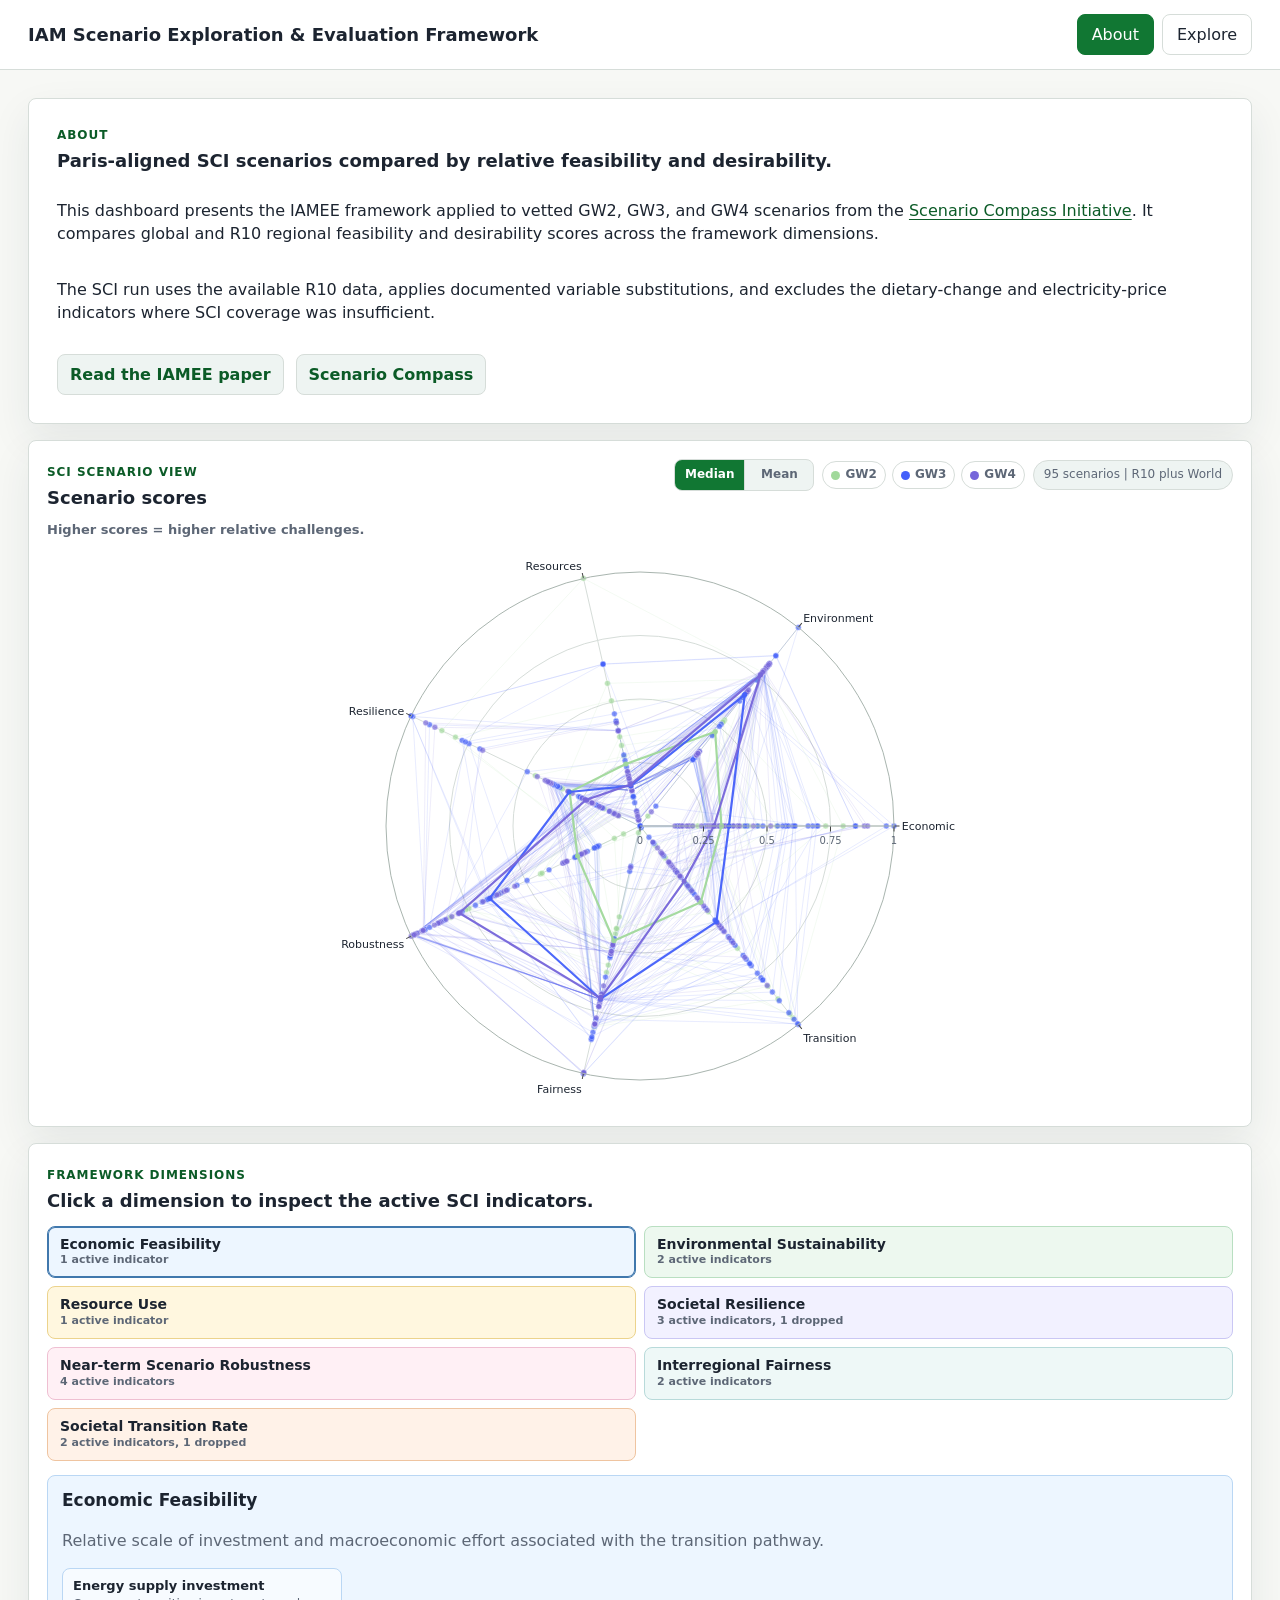
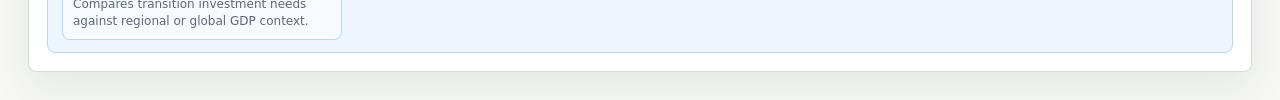
==== dashboard/index.html @ b67f6eb9 "Add SCI dashboard and scenario outputs" ====
<!doctype html>
<html lang="en">
  <head>
    <meta charset="utf-8" />
    <meta name="viewport" content="width=device-width, initial-scale=1" />
    <title>IAM Scenario Exploration &amp; Evaluation Framework</title>
    <link rel="stylesheet" href="styles.css" />
  </head>
  <body>
    <header class="app-header">
      <a class="brand" href="#about" data-screen-link="about">IAM Scenario Exploration &amp; Evaluation Framework</a>
      <nav class="top-nav" aria-label="Dashboard screens">
        <button class="nav-button is-active" type="button" data-screen-link="about">About</button>
        <button class="nav-button" type="button" data-screen-link="explore">Explore</button>
      </nav>
    </header>

    <main>
      <section id="about" class="screen is-active" aria-labelledby="about-title">
        <div class="about-band">
          <div class="about-copy">
            <span class="eyebrow">About</span>
            <p id="about-title" class="about-lede"><strong>Paris-aligned SCI scenarios compared by relative feasibility and desirability.</strong></p>
            <p>
              This dashboard presents the IAMEE framework applied to vetted GW2, GW3, and GW4 scenarios from the
              <a href="https://scenariocompass.org/" target="_blank" rel="noopener noreferrer">Scenario Compass Initiative</a>.
              It compares global and R10 regional feasibility and desirability scores across the framework dimensions.
            </p>
            <p>
              The SCI run uses the available R10 data, applies documented variable substitutions, and excludes the dietary-change and electricity-price indicators where SCI coverage was insufficient.
            </p>
            <div class="link-row">
              <a href="https://iopscience.iop.org/article/10.1088/1748-9326/addd35?utm_source=researchgate.net&utm_medium=article#erladdd35s2" target="_blank" rel="noopener noreferrer">Read the IAMEE paper</a>
              <a href="https://scenariocompass.org/" target="_blank" rel="noopener noreferrer">Scenario Compass</a>
            </div>
          </div>

          <div class="radar-panel">
            <div class="framework-toolbar">
              <div>
                <span class="eyebrow">SCI scenario view</span>
                <h2>Scenario scores</h2>
              </div>
              <div class="framework-meta">
                <div id="aboutSummarySwitch" class="segmented-control" role="group" aria-label="Temperature category summary statistic">
                  <button type="button" data-summary-stat="median">Median</button>
                  <button type="button" data-summary-stat="mean">Mean</button>
                </div>
                <div id="aboutCategoryLegend" class="category-pills"></div>
                <span id="aboutScenarioCount" class="status-pill">Loading</span>
              </div>
            </div>
            <p class="score-note">Higher scores = higher relative challenges.</p>
            <div id="aboutRadar" class="plot about-plot" aria-label="Scenario radar plot"></div>
          </div>

          <div class="dimension-panel">
            <div class="panel-heading compact">
              <div>
                <span class="eyebrow">Framework dimensions</span>
                <h2>Click a dimension to inspect the active SCI indicators.</h2>
              </div>
            </div>
            <div id="dimensionButtons" class="dimension-list" aria-label="Framework dimensions"></div>
            <aside id="dimensionInfo" class="dimension-info" aria-live="polite"></aside>
          </div>
        </div>
      </section>

      <section id="explore" class="screen" aria-labelledby="explore-title">
        <div class="section-heading">
          <span class="eyebrow">Explore</span>
          <h2 id="explore-title">Filter scenarios, explore tradeoffs, and compare regions.</h2>
        </div>

        <div class="control-strip">
          <label>
            Region
            <select id="tradeoffRegion"></select>
          </label>
          <label>
            Regional scores
            <select id="tradeoffNormalisation"></select>
          </label>
          <fieldset>
            <legend>Display by</legend>
            <div id="tradeoffGroupBy" class="segmented-control compact-segmented" role="group" aria-label="Display and colour scenarios by">
              <button type="button" data-group-by="category">Temperature</button>
              <button type="button" data-group-by="modelFamily">Model family</button>
            </div>
          </fieldset>
          <fieldset>
            <legend>Temperature category</legend>
            <div id="tradeoffCategories" class="chip-group"></div>
          </fieldset>
          <fieldset>
            <legend>Model family</legend>
            <div id="tradeoffFamilies" class="chip-group"></div>
          </fieldset>
        </div>

        <div class="tradeoff-grid">
          <div class="plot-panel">
            <div class="panel-heading">
              <div>
                <h3>Dimension Tradeoffs</h3>
                <p id="tradeoffSummary">Loading</p>
              </div>
              <button id="resetThresholds" class="secondary-button" type="button">Reset limits</button>
            </div>
            <div id="tradeoffRadar" class="plot radar-plot"></div>
          </div>
          <aside class="threshold-panel">
            <h3>Challenge limits</h3>
            <p>Scenarios above a selected score are excluded from the radar medians and stackplots.</p>
            <div id="thresholdControls" class="threshold-list"></div>
          </aside>
        </div>

        <div class="stack-grid">
          <div class="plot-panel">
            <div class="panel-heading compact">
              <h3>Median Primary Energy</h3>
              <span id="energyUnit" class="muted"></span>
            </div>
            <div id="energyStack" class="plot stack-plot"></div>
          </div>
          <div class="plot-panel">
            <div class="panel-heading compact">
              <h3>Median Carbon Dioxide Removal</h3>
              <span id="cdrUnit" class="muted"></span>
            </div>
            <div id="cdrStack" class="plot stack-plot"></div>
          </div>
        </div>
      </section>

    </main>

    <div id="loadError" class="load-error" hidden></div>
    <noscript>This dashboard requires JavaScript to load the interactive plots.</noscript>

    <script src="https://cdn.plot.ly/plotly-2.35.2.min.js"></script>
    <script src="app.js"></script>
  </body>
</html>
---- dashboard/styles.css ----
:root {
  --bg: #f7f8f5;
  --surface: #ffffff;
  --surface-alt: #eef4f2;
  --ink: #1c2430;
  --muted: #5d6776;
  --line: #d6ddd9;
  --line-strong: #a9b5af;
  --accent: #117733;
  --accent-dark: #0b5b27;
  --blue: #4460fa;
  --violet: #7666da;
  --attention: #f0b429;
  --shadow: 0 16px 40px rgba(31, 45, 61, 0.08);
}

* {
  box-sizing: border-box;
}

html {
  scroll-behavior: smooth;
  scroll-padding-top: 86px;
}

body {
  margin: 0;
  background: var(--bg);
  color: var(--ink);
  font-family: Inter, ui-sans-serif, system-ui, -apple-system, BlinkMacSystemFont, "Segoe UI", sans-serif;
  line-height: 1.45;
}

a {
  color: var(--accent-dark);
  text-underline-offset: 3px;
}

button,
select,
input {
  font: inherit;
}

.app-header {
  position: sticky;
  top: 0;
  z-index: 10;
  display: flex;
  align-items: center;
  justify-content: space-between;
  gap: 24px;
  min-height: 70px;
  padding: 14px 28px;
  border-bottom: 1px solid var(--line);
  background: rgba(255, 255, 255, 0.96);
  backdrop-filter: blur(10px);
}

.brand {
  color: var(--ink);
  font-size: 18px;
  font-weight: 760;
  text-decoration: none;
}

.top-nav {
  display: flex;
  align-items: center;
  justify-content: flex-end;
  gap: 8px;
  flex-wrap: wrap;
}

.nav-button,
.secondary-button {
  min-height: 36px;
  padding: 8px 14px;
  border: 1px solid var(--line);
  border-radius: 8px;
  background: var(--surface);
  color: var(--ink);
  cursor: pointer;
}

.nav-button:hover,
.secondary-button:hover {
  border-color: var(--line-strong);
  background: var(--surface-alt);
}

.nav-button.is-active {
  border-color: var(--accent);
  background: var(--accent);
  color: #ffffff;
}

.screen {
  display: none;
  min-height: calc(100vh - 70px);
  padding: 28px;
  scroll-margin-top: 86px;
}

.screen.is-active {
  display: block;
}

.about-band {
  display: grid;
  grid-template-columns: 1fr;
  gap: 16px;
  align-items: start;
}

.about-copy,
.dimension-panel,
.radar-panel,
.plot-panel,
.threshold-panel,
.method-note {
  border: 1px solid var(--line);
  border-radius: 8px;
  background: var(--surface);
  box-shadow: var(--shadow);
  min-width: 0;
}

.framework-toolbar,
.panel-heading,
.section-heading,
.compact {
  display: flex;
  align-items: flex-start;
  justify-content: space-between;
  gap: 16px;
}

.framework-toolbar {
  align-items: flex-start;
  padding-bottom: 12px;
}

.framework-meta {
  display: flex;
  align-items: center;
  justify-content: flex-end;
  gap: 8px;
  flex-wrap: wrap;
}

.category-pills {
  display: flex;
  align-items: center;
  gap: 6px;
  flex-wrap: wrap;
}

.category-pill {
  display: inline-flex;
  align-items: center;
  gap: 5px;
  min-height: 28px;
  padding: 4px 8px;
  border: 1px solid var(--line);
  border-radius: 999px;
  background: var(--surface);
  color: var(--muted);
  font-size: 12px;
  font-weight: 700;
}

.category-dot {
  width: 9px;
  height: 9px;
  border-radius: 999px;
  background: var(--dot);
}

.dimension-panel,
.radar-panel {
  padding: 18px;
}

.dimension-button {
  --dim-bg: #ffffff;
  --dim-border: var(--line);
  --dim-strong: var(--accent);
  width: 100%;
  min-height: 44px;
  padding: 10px 12px;
  border: 1px solid var(--dim-border);
  border-radius: 8px;
  background: var(--dim-bg);
  color: var(--ink);
  text-align: left;
  cursor: pointer;
}

.dimension-button span {
  display: block;
  color: var(--muted);
  font-size: 11px;
  font-weight: 620;
  line-height: 1.18;
}

.dimension-button strong {
  display: block;
  margin-bottom: 2px;
  font-size: 14px;
  line-height: 1.14;
}

.dimension-button.is-active,
.dimension-button:hover {
  border-color: var(--dim-strong);
  box-shadow: inset 0 0 0 1px var(--dim-strong);
}

.about-plot {
  width: 100%;
  height: 560px;
  min-height: 0;
}

.score-note {
  margin: 0 0 8px;
  color: var(--muted);
  font-size: 13px;
  font-weight: 760;
}

.dimension-info {
  --dim-bg: #fbfcfa;
  --dim-border: var(--line);
  --dim-strong: var(--accent);
  align-self: start;
  min-height: 0;
  padding: 12px 14px;
  border: 1px solid var(--dim-border);
  border-radius: 8px;
  background: var(--dim-bg);
}

.dimension-button[data-dimension="economic"],
.dimension-info[data-dimension="economic"] {
  --dim-bg: #edf6ff;
  --dim-border: #bad7f4;
  --dim-strong: #4078ad;
}

.dimension-button[data-dimension="environmental"],
.dimension-info[data-dimension="environmental"] {
  --dim-bg: #edf8ef;
  --dim-border: #b9dfc1;
  --dim-strong: #3f8a55;
}

.dimension-button[data-dimension="resource"],
.dimension-info[data-dimension="resource"] {
  --dim-bg: #fff7df;
  --dim-border: #ecd38c;
  --dim-strong: #a47c18;
}

.dimension-button[data-dimension="resilience"],
.dimension-info[data-dimension="resilience"] {
  --dim-bg: #f2f1ff;
  --dim-border: #cac7f4;
  --dim-strong: #6357b6;
}

.dimension-button[data-dimension="robustness"],
.dimension-info[data-dimension="robustness"] {
  --dim-bg: #fff0f5;
  --dim-border: #efbfd2;
  --dim-strong: #b25378;
}

.dimension-button[data-dimension="fairness"],
.dimension-info[data-dimension="fairness"] {
  --dim-bg: #eef8f7;
  --dim-border: #b8dada;
  --dim-strong: #3f8281;
}

.dimension-button[data-dimension="transition_speed"],
.dimension-info[data-dimension="transition_speed"] {
  --dim-bg: #fff2e8;
  --dim-border: #efc4a0;
  --dim-strong: #b66c2f;
}

.dimension-info h3,
.plot-panel h3,
.threshold-panel h3,
.method-note h3 {
  margin: 0;
  font-size: 17px;
}

.dimension-info p,
.about-copy p,
.threshold-panel p,
.method-note p,
.section-heading p {
  color: var(--muted);
}

.about-copy p {
  color: var(--ink);
}

.indicator-list {
  display: flex;
  flex-wrap: wrap;
  gap: 8px;
  padding: 0;
  margin: 10px 0 0;
  list-style: none;
}

.indicator-list li {
  max-width: 280px;
  padding: 8px 10px;
  border: 1px solid var(--dim-border);
  border-radius: 8px;
  background: rgba(255, 255, 255, 0.6);
}

.indicator-list strong {
  display: block;
  font-size: 13px;
}

.indicator-list span {
  display: block;
  color: var(--muted);
  font-size: 12px;
}

.dropped {
  color: #8a5b00;
}

.regional-footnotes {
  display: grid;
  gap: 4px;
  margin-top: 10px;
  padding-top: 9px;
  border-top: 1px solid var(--dim-border);
}

.regional-footnotes p {
  margin: 0;
  color: var(--muted);
  font-size: 11px;
  line-height: 1.35;
}

.regional-footnotes strong {
  color: var(--ink);
}

.about-copy {
  display: flex;
  flex-direction: column;
  justify-content: center;
  padding: 28px;
}

.about-copy h1,
.section-heading h2 {
  margin: 8px 0 12px;
  max-width: 840px;
  font-size: 32px;
  line-height: 1.12;
  letter-spacing: 0;
}

.about-lede {
  margin: 5px 0 12px;
  max-width: 960px;
  font-size: 18px;
  line-height: 1.2;
  letter-spacing: 0;
}

.dimension-panel h2,
.radar-panel h2 {
  margin: 5px 0 0;
  font-size: 18px;
  line-height: 1.2;
}

.dimension-list {
  display: grid;
  grid-template-columns: repeat(2, minmax(0, 1fr));
  gap: 8px;
  margin: 14px 0;
}

.section-heading {
  display: block;
  margin-bottom: 18px;
}

.eyebrow {
  color: var(--accent-dark);
  font-size: 12px;
  font-weight: 780;
  letter-spacing: 0.08em;
  text-transform: uppercase;
}

.link-row {
  display: flex;
  flex-wrap: wrap;
  gap: 12px;
  margin-top: 14px;
}

.link-row a {
  display: inline-flex;
  align-items: center;
  min-height: 36px;
  padding: 8px 12px;
  border: 1px solid var(--line);
  border-radius: 8px;
  background: var(--surface-alt);
  font-weight: 650;
  text-decoration: none;
}

.status-pill {
  display: inline-flex;
  align-items: center;
  justify-content: center;
  min-height: 30px;
  padding: 5px 10px;
  border: 1px solid var(--line);
  border-radius: 999px;
  background: var(--surface-alt);
  color: var(--muted);
  font-size: 12px;
  white-space: nowrap;
}

.segmented-control {
  display: inline-flex;
  align-items: stretch;
  overflow: hidden;
  min-height: 30px;
  border: 1px solid var(--line);
  border-radius: 8px;
  background: var(--surface-alt);
}

.segmented-control button {
  min-width: 68px;
  min-height: 30px;
  padding: 5px 10px;
  border: 0;
  border-right: 1px solid var(--line);
  background: transparent;
  color: var(--muted);
  cursor: pointer;
  font-size: 12px;
  font-weight: 730;
}

.segmented-control button:last-child {
  border-right: 0;
}

.segmented-control button:hover,
.segmented-control button:focus-visible {
  background: #ffffff;
  color: var(--ink);
}

.segmented-control button.is-active {
  background: var(--accent);
  color: #ffffff;
}

.compact-segmented {
  width: max-content;
  max-width: 100%;
}

.compact-segmented button {
  min-width: 0;
  padding-inline: 9px;
}

.control-strip {
  display: grid;
  grid-template-columns: 160px 210px 220px minmax(180px, 0.9fr) minmax(220px, 1.1fr);
  gap: 12px;
  align-items: stretch;
  margin-bottom: 16px;
  padding: 14px;
  border: 1px solid var(--line);
  border-radius: 8px;
  background: var(--surface);
  box-shadow: var(--shadow);
}

label,
fieldset {
  display: grid;
  gap: 6px;
  margin: 0;
  min-width: 0;
  color: var(--muted);
  font-size: 12px;
  font-weight: 700;
}

fieldset {
  padding: 0;
  border: 0;
}

legend {
  padding: 0;
}

select {
  width: 100%;
  min-height: 40px;
  padding: 8px 10px;
  border: 1px solid var(--line-strong);
  border-radius: 8px;
  background: #ffffff;
  color: var(--ink);
}

.chip-group {
  display: flex;
  align-items: flex-start;
  flex-wrap: wrap;
  gap: 6px;
}

.chip-check {
  display: inline-flex;
  align-items: center;
  gap: 6px;
  min-height: 30px;
  padding: 4px 8px;
  border: 1px solid var(--line);
  border-radius: 999px;
  background: #ffffff;
  color: var(--ink);
  font-size: 12px;
  font-weight: 680;
  cursor: pointer;
}

.chip-check input {
  width: 12px;
  height: 12px;
  margin: 0;
  accent-color: var(--accent);
}

.chip-check:has(input:checked) {
  border-color: var(--accent);
  background: #f1faf4;
}

.tradeoff-grid {
  display: grid;
  grid-template-columns: minmax(420px, 1fr) 330px;
  gap: 16px;
}

.plot-panel {
  min-width: 0;
  padding: 16px;
}

.panel-heading {
  align-items: center;
  margin-bottom: 8px;
}

.panel-heading p {
  margin: 3px 0 0;
  color: var(--muted);
}

.plot {
  width: 100%;
  min-height: 380px;
}

.radar-plot {
  min-height: 560px;
}

.threshold-panel {
  align-self: start;
  padding: 16px;
}

.threshold-list {
  display: grid;
  gap: 12px;
  margin-top: 16px;
}

.threshold-control {
  display: grid;
  gap: 6px;
}

.threshold-control .threshold-label {
  display: flex;
  align-items: center;
  justify-content: space-between;
  gap: 10px;
  color: var(--ink);
  font-size: 13px;
  font-weight: 720;
}

.threshold-control input {
  width: 100%;
  accent-color: var(--accent);
}

.threshold-value {
  color: var(--muted);
  font-variant-numeric: tabular-nums;
}

.stack-grid {
  display: grid;
  grid-template-columns: repeat(2, minmax(0, 1fr));
  gap: 16px;
  margin-top: 16px;
}

.stack-plot {
  height: 430px;
  min-height: 430px;
}

.muted {
  color: var(--muted);
  font-size: 12px;
}

.method-note {
  margin-top: 16px;
  padding: 18px;
}

.load-error {
  position: fixed;
  right: 20px;
  bottom: 20px;
  max-width: 520px;
  padding: 16px;
  border: 1px solid #a50f15;
  border-radius: 8px;
  background: #fffafa;
  color: #8a0f12;
  box-shadow: var(--shadow);
}

@media (max-width: 1180px) {
  .about-band,
  .tradeoff-grid {
    grid-template-columns: 1fr;
  }

  .control-strip {
    grid-template-columns: 1fr 1fr;
  }
}

@media (max-width: 740px) {
  .app-header {
    align-items: flex-start;
    flex-direction: column;
    padding: 14px;
  }

  .screen {
    padding: 16px;
  }

  .about-copy {
    padding: 22px;
  }

  .about-copy h1,
  .section-heading h2 {
    font-size: 25px;
  }

  .control-strip,
  .dimension-list {
    grid-template-columns: 1fr;
  }

  .radar-plot {
    min-height: 460px;
  }
}

@media (max-width: 860px) {
  .stack-grid {
    grid-template-columns: 1fr;
  }
}
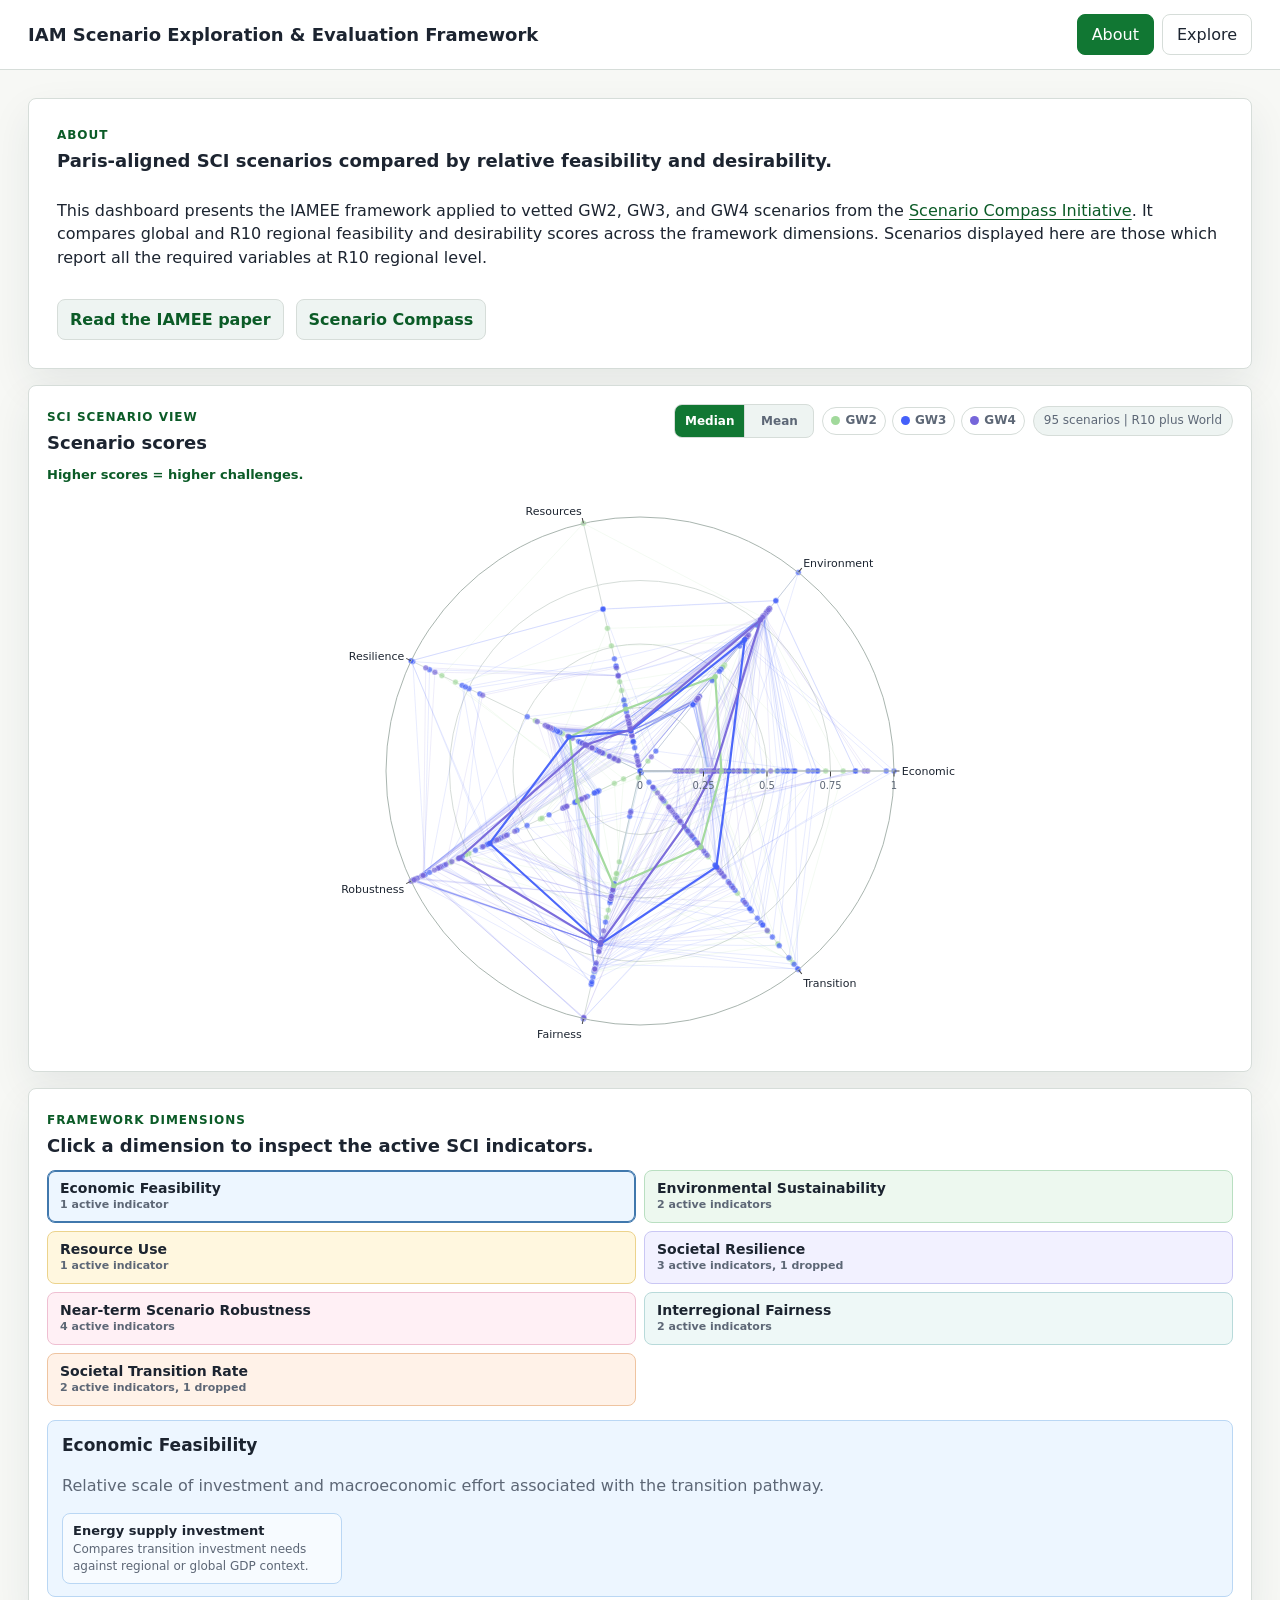
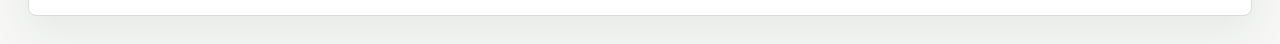
==== commit 57aed363: "Refine SCI dashboard explore view" ====
--- a/dashboard/index.html
+++ b/dashboard/index.html
@@ -25,9 +25,7 @@
               This dashboard presents the IAMEE framework applied to vetted GW2, GW3, and GW4 scenarios from the
               <a href="https://scenariocompass.org/" target="_blank" rel="noopener noreferrer">Scenario Compass Initiative</a>.
               It compares global and R10 regional feasibility and desirability scores across the framework dimensions.
-            </p>
-            <p>
-              The SCI run uses the available R10 data, applies documented variable substitutions, and excludes the dietary-change and electricity-price indicators where SCI coverage was insufficient.
+              Scenarios displayed here are those which report all the required variables at R10 regional level.
             </p>
             <div class="link-row">
               <a href="https://iopscience.iop.org/article/10.1088/1748-9326/addd35?utm_source=researchgate.net&utm_medium=article#erladdd35s2" target="_blank" rel="noopener noreferrer">Read the IAMEE paper</a>
@@ -50,7 +48,7 @@
                 <span id="aboutScenarioCount" class="status-pill">Loading</span>
               </div>
             </div>
-            <p class="score-note">Higher scores = higher relative challenges.</p>
+            <p class="score-note">Higher scores = higher challenges.</p>
             <div id="aboutRadar" class="plot about-plot" aria-label="Scenario radar plot"></div>
           </div>
 
@@ -105,6 +103,7 @@
               <div>
                 <h3>Dimension Tradeoffs</h3>
                 <p id="tradeoffSummary">Loading</p>
+                <p class="score-note">Higher scores = higher challenges.</p>
               </div>
               <button id="resetThresholds" class="secondary-button" type="button">Reset limits</button>
             </div>
--- a/dashboard/styles.css
+++ b/dashboard/styles.css
@@ -25,6 +25,7 @@
 
 body {
   margin: 0;
+  overflow-x: hidden;
   background: var(--bg);
   color: var(--ink);
   font-family: Inter, ui-sans-serif, system-ui, -apple-system, BlinkMacSystemFont, "Segoe UI", sans-serif;
@@ -58,13 +59,18 @@
 }
 
 .brand {
+  display: block;
+  min-width: 0;
   color: var(--ink);
   font-size: 18px;
   font-weight: 760;
+  line-height: 1.2;
+  overflow-wrap: anywhere;
   text-decoration: none;
 }
 
 .top-nav {
+  flex-shrink: 0;
   display: flex;
   align-items: center;
   justify-content: flex-end;
@@ -99,6 +105,7 @@
   display: none;
   min-height: calc(100vh - 70px);
   padding: 28px;
+  overflow-x: hidden;
   scroll-margin-top: 86px;
 }
 
@@ -134,6 +141,12 @@
   align-items: flex-start;
   justify-content: space-between;
   gap: 16px;
+  flex-wrap: wrap;
+}
+
+.section-heading h2 {
+  min-width: 0;
+  overflow-wrap: anywhere;
 }
 
 .framework-toolbar {
@@ -226,7 +239,7 @@
 
 .score-note {
   margin: 0 0 8px;
-  color: var(--muted);
+  color: var(--accent-dark);
   font-size: 13px;
   font-weight: 760;
 }
@@ -449,9 +462,10 @@
 
 .segmented-control {
   display: inline-flex;
-  align-items: stretch;
+  align-items: center;
   overflow: hidden;
   min-height: 30px;
+  height: 34px;
   border: 1px solid var(--line);
   border-radius: 8px;
   background: var(--surface-alt);
@@ -459,7 +473,8 @@
 
 .segmented-control button {
   min-width: 68px;
-  min-height: 30px;
+  min-height: 0;
+  height: 100%;
   padding: 5px 10px;
   border: 0;
   border-right: 1px solid var(--line);
@@ -468,6 +483,8 @@
   cursor: pointer;
   font-size: 12px;
   font-weight: 730;
+  line-height: 1;
+  white-space: nowrap;
 }
 
 .segmented-control button:last-child {
@@ -486,7 +503,8 @@
 }
 
 .compact-segmented {
-  width: max-content;
+  align-self: start;
+  width: fit-content;
   max-width: 100%;
 }
 
@@ -499,7 +517,7 @@
   display: grid;
   grid-template-columns: 160px 210px 220px minmax(180px, 0.9fr) minmax(220px, 1.1fr);
   gap: 12px;
-  align-items: stretch;
+  align-items: start;
   margin-bottom: 16px;
   padding: 14px;
   border: 1px solid var(--line);
@@ -512,6 +530,7 @@
 fieldset {
   display: grid;
   gap: 6px;
+  align-content: start;
   margin: 0;
   min-width: 0;
   color: var(--muted);
@@ -691,6 +710,10 @@
     padding: 14px;
   }
 
+  .brand {
+    width: 100%;
+  }
+
   .screen {
     padding: 16px;
   }
@@ -704,6 +727,12 @@
     font-size: 25px;
   }
 
+  .section-heading,
+  .panel-heading {
+    flex-direction: column;
+    gap: 8px;
+  }
+
   .control-strip,
   .dimension-list {
     grid-template-columns: 1fr;
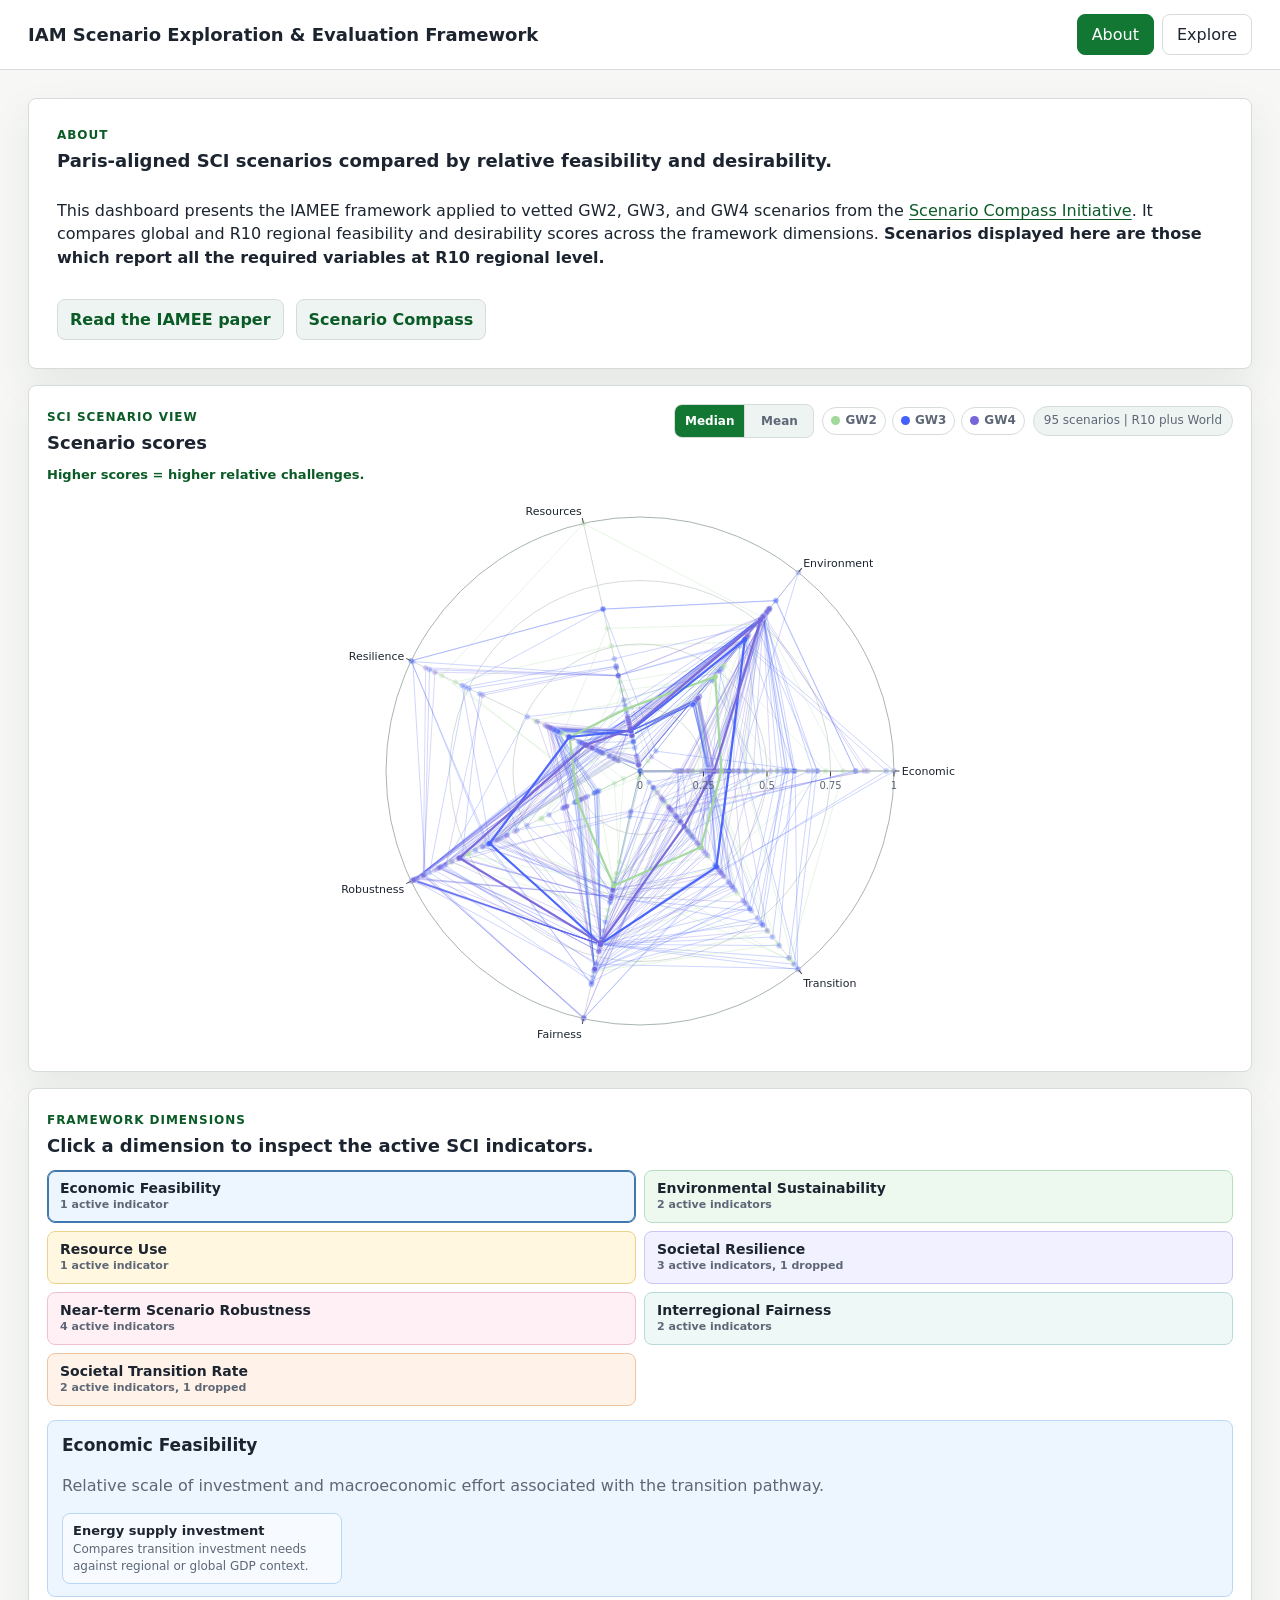
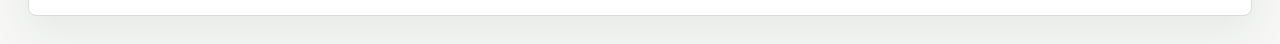
==== commit 0f0fbd1c: "Polish dashboard score guidance" ====
--- a/dashboard/index.html
+++ b/dashboard/index.html
@@ -25,7 +25,7 @@
               This dashboard presents the IAMEE framework applied to vetted GW2, GW3, and GW4 scenarios from the
               <a href="https://scenariocompass.org/" target="_blank" rel="noopener noreferrer">Scenario Compass Initiative</a>.
               It compares global and R10 regional feasibility and desirability scores across the framework dimensions.
-              Scenarios displayed here are those which report all the required variables at R10 regional level.
+              <strong>Scenarios displayed here are those which report all the required variables at R10 regional level.</strong>
             </p>
             <div class="link-row">
               <a href="https://iopscience.iop.org/article/10.1088/1748-9326/addd35?utm_source=researchgate.net&utm_medium=article#erladdd35s2" target="_blank" rel="noopener noreferrer">Read the IAMEE paper</a>
@@ -48,7 +48,7 @@
                 <span id="aboutScenarioCount" class="status-pill">Loading</span>
               </div>
             </div>
-            <p class="score-note">Higher scores = higher challenges.</p>
+            <p class="score-note">Higher scores = higher relative challenges.</p>
             <div id="aboutRadar" class="plot about-plot" aria-label="Scenario radar plot"></div>
           </div>
 
@@ -103,7 +103,7 @@
               <div>
                 <h3>Dimension Tradeoffs</h3>
                 <p id="tradeoffSummary">Loading</p>
-                <p class="score-note">Higher scores = higher challenges.</p>
+                <p class="score-note">Higher scores = higher relative challenges.</p>
               </div>
               <button id="resetThresholds" class="secondary-button" type="button">Reset limits</button>
             </div>
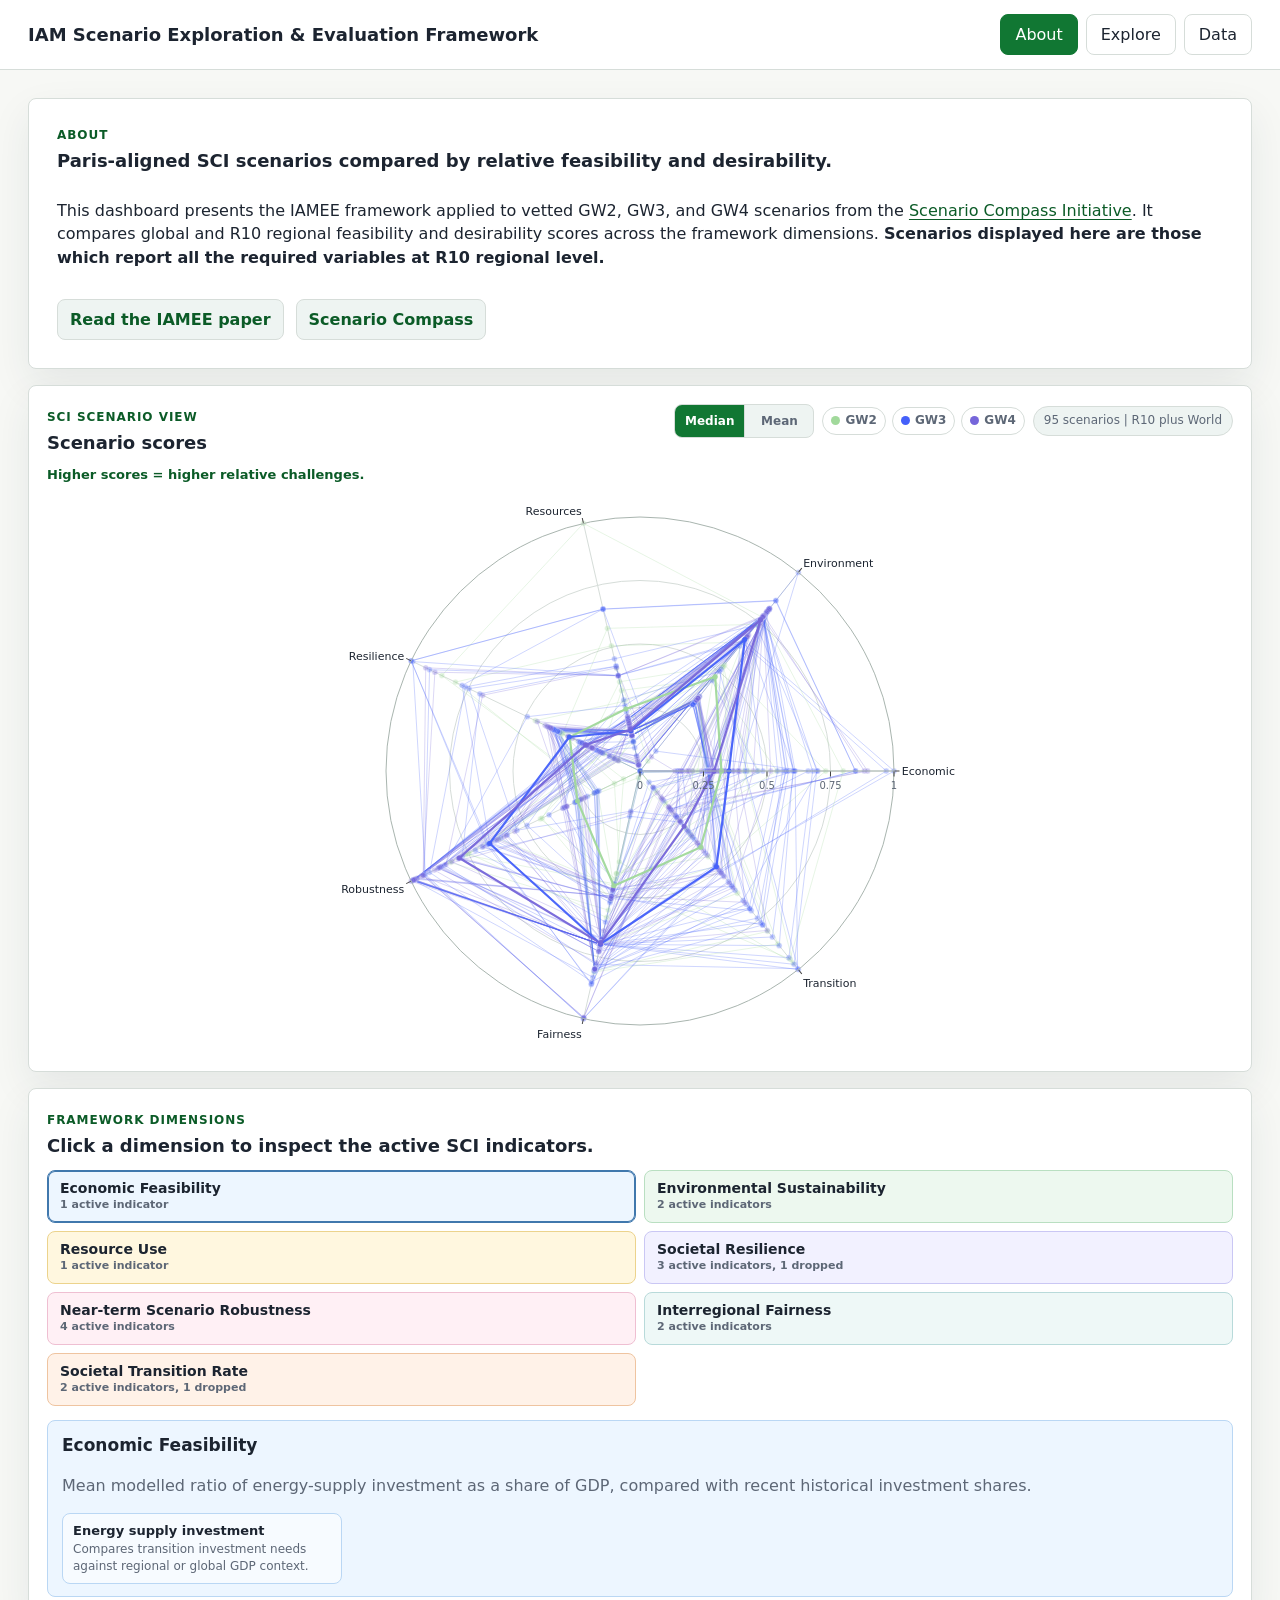
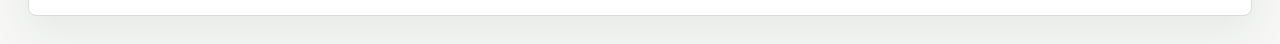
==== commit 5ed0400d: "Implement dashboard data tab" ====
--- a/dashboard/index.html
+++ b/dashboard/index.html
@@ -4,7 +4,7 @@
     <meta charset="utf-8" />
     <meta name="viewport" content="width=device-width, initial-scale=1" />
     <title>IAM Scenario Exploration &amp; Evaluation Framework</title>
-    <link rel="stylesheet" href="styles.css" />
+    <link rel="stylesheet" href="styles.css?v=data-tab-resource-20260511" />
   </head>
   <body>
     <header class="app-header">
@@ -12,6 +12,7 @@
       <nav class="top-nav" aria-label="Dashboard screens">
         <button class="nav-button is-active" type="button" data-screen-link="about">About</button>
         <button class="nav-button" type="button" data-screen-link="explore">Explore</button>
+        <button class="nav-button" type="button" data-screen-link="data">Data</button>
       </nav>
     </header>
 
@@ -68,7 +69,7 @@
       <section id="explore" class="screen" aria-labelledby="explore-title">
         <div class="section-heading">
           <span class="eyebrow">Explore</span>
-          <h2 id="explore-title">Filter scenarios, explore tradeoffs, and compare regions.</h2>
+          <h2 id="explore-title">Filter scenarios, explore relationships, and compare regions.</h2>
         </div>
 
         <div class="control-strip">
@@ -101,16 +102,17 @@
           <div class="plot-panel">
             <div class="panel-heading">
               <div>
-                <h3>Dimension Tradeoffs</h3>
+                <h3>Explore Scenario Results</h3>
                 <p id="tradeoffSummary">Loading</p>
                 <p class="score-note">Higher scores = higher relative challenges.</p>
               </div>
               <button id="resetThresholds" class="secondary-button" type="button">Reset limits</button>
             </div>
+            <p class="plot-hint">Click legend items to show or hide scenario points and median lines.</p>
             <div id="tradeoffRadar" class="plot radar-plot"></div>
           </div>
           <aside class="threshold-panel">
-            <h3>Challenge limits</h3>
+            <h3>Set Challenge Limits</h3>
             <p>Scenarios above a selected score are excluded from the radar medians and stackplots.</p>
             <div id="thresholdControls" class="threshold-list"></div>
           </aside>
@@ -134,12 +136,60 @@
         </div>
       </section>
 
+      <section id="data" class="screen" aria-labelledby="data-title">
+        <div class="section-heading">
+          <span class="eyebrow">Data</span>
+          <h2 id="data-title">Inspect raw indicator values and normalised scenario scores.</h2>
+        </div>
+
+        <div class="control-strip data-control-strip">
+          <label>
+            Dimension
+            <select id="dataDimension"></select>
+          </label>
+          <fieldset>
+            <legend>Display by</legend>
+            <div id="dataGroupBy" class="segmented-control compact-segmented" role="group" aria-label="Display and colour raw indicator points by">
+              <button type="button" data-data-group-by="category">Temperature</button>
+              <button type="button" data-data-group-by="modelFamily">Model family</button>
+            </div>
+          </fieldset>
+        </div>
+
+        <div class="plot-panel data-plot-panel">
+          <div class="panel-heading compact">
+            <div>
+              <h3 id="dataDimensionTitle">Raw Indicator Values</h3>
+              <p id="dataDimensionSummary">Global raw indicator values for the selected dimension.</p>
+            </div>
+            <span id="dataIndicatorCount" class="status-pill">Loading</span>
+          </div>
+          <p class="plot-hint">Boxplots show the distribution for each raw indicator; points are individual scenarios and can be hovered.</p>
+          <div id="dataIndicatorPlot" class="plot data-indicator-plot"></div>
+          <div id="dataIndicatorNotes" class="indicator-notes" aria-label="Indicator interpretation notes"></div>
+        </div>
+
+        <div class="plot-panel data-table-panel">
+          <div class="panel-heading">
+            <div>
+              <h3>Normalised Scenario Scores</h3>
+              <p>Global dimension scores for the 95 SCI scenarios.</p>
+            </div>
+            <label class="table-search-label">
+              Search
+              <input id="scoreTableSearch" type="search" placeholder="Model or scenario" />
+            </label>
+          </div>
+          <div id="scoreTable" class="score-table-wrap" aria-live="polite"></div>
+        </div>
+      </section>
+
     </main>
 
     <div id="loadError" class="load-error" hidden></div>
     <noscript>This dashboard requires JavaScript to load the interactive plots.</noscript>
 
     <script src="https://cdn.plot.ly/plotly-2.35.2.min.js"></script>
-    <script src="app.js"></script>
+    <script src="app.js?v=data-tab-resource-20260511"></script>
   </body>
 </html>
--- a/dashboard/styles.css
+++ b/dashboard/styles.css
@@ -557,6 +557,27 @@
   color: var(--ink);
 }
 
+input[type="search"] {
+  width: min(260px, 100%);
+  min-height: 38px;
+  padding: 8px 10px;
+  border: 1px solid var(--line-strong);
+  border-radius: 8px;
+  background: #ffffff;
+  color: var(--ink);
+}
+
+.data-control-strip {
+  grid-template-columns: minmax(220px, 320px) minmax(180px, 220px);
+  align-items: start;
+  justify-content: start;
+}
+
+.data-control-strip label,
+.data-control-strip fieldset {
+  align-self: start;
+}
+
 .chip-group {
   display: flex;
   align-items: flex-start;
@@ -612,9 +633,158 @@
   color: var(--muted);
 }
 
+.panel-heading .score-note {
+  color: var(--accent-dark);
+}
+
+.plot-hint {
+  margin: 0 0 8px;
+  color: var(--muted);
+  font-size: 12px;
+  font-weight: 650;
+}
+
 .plot {
   width: 100%;
   min-height: 380px;
+}
+
+.data-indicator-plot {
+  display: grid;
+  gap: 14px;
+  min-height: 0;
+}
+
+.data-axis-section {
+  display: grid;
+  gap: 8px;
+  padding-top: 12px;
+  border-top: 1px solid var(--line);
+}
+
+.data-axis-section:first-child {
+  padding-top: 0;
+  border-top: 0;
+}
+
+.axis-heading {
+  display: flex;
+  align-items: center;
+  justify-content: space-between;
+  gap: 10px;
+  color: var(--muted);
+  font-size: 12px;
+}
+
+.axis-heading strong {
+  color: var(--ink);
+  font-size: 13px;
+}
+
+.data-axis-plot {
+  min-height: 250px;
+}
+
+.indicator-notes {
+  display: grid;
+  gap: 0;
+  margin-top: 12px;
+  border-top: 1px solid var(--line);
+}
+
+.indicator-note {
+  display: grid;
+  grid-template-columns: minmax(180px, 0.35fr) minmax(260px, 1fr);
+  gap: 12px;
+  padding: 11px 0;
+  border-bottom: 1px solid var(--line);
+}
+
+.indicator-note strong,
+.indicator-note span {
+  display: block;
+}
+
+.indicator-note strong {
+  color: var(--ink);
+  font-size: 13px;
+  overflow-wrap: anywhere;
+}
+
+.indicator-note span {
+  color: var(--muted);
+  font-size: 11px;
+  font-weight: 700;
+}
+
+.indicator-note p {
+  margin: 0;
+  color: var(--muted);
+  font-size: 12px;
+}
+
+.data-table-panel {
+  margin-top: 16px;
+}
+
+.table-search-label {
+  justify-items: end;
+}
+
+.score-table-wrap {
+  max-height: 620px;
+  overflow: auto;
+  border: 1px solid var(--line);
+  border-radius: 8px;
+  background: #ffffff;
+}
+
+.table-status {
+  position: sticky;
+  top: 0;
+  z-index: 2;
+  margin: 0;
+  padding: 9px 12px;
+  border-bottom: 1px solid var(--line);
+  background: #f8faf8;
+  color: var(--muted);
+  font-size: 12px;
+  font-weight: 720;
+}
+
+.score-table-wrap table {
+  width: 100%;
+  border-collapse: collapse;
+  font-size: 12px;
+}
+
+.score-table-wrap th,
+.score-table-wrap td {
+  padding: 8px 10px;
+  border-bottom: 1px solid var(--line);
+  text-align: left;
+  vertical-align: top;
+}
+
+.score-table-wrap th {
+  position: sticky;
+  top: 36px;
+  z-index: 1;
+  background: #eef4f2;
+  color: var(--ink);
+  font-size: 11px;
+  font-weight: 780;
+  white-space: nowrap;
+}
+
+.score-table-wrap td {
+  color: var(--ink);
+}
+
+.score-table-wrap .numeric {
+  text-align: right;
+  font-variant-numeric: tabular-nums;
+  white-space: nowrap;
 }
 
 .radar-plot {
@@ -738,6 +908,15 @@
     grid-template-columns: 1fr;
   }
 
+  .indicator-note {
+    grid-template-columns: 1fr;
+    gap: 4px;
+  }
+
+  .table-search-label {
+    justify-items: stretch;
+  }
+
   .radar-plot {
     min-height: 460px;
   }
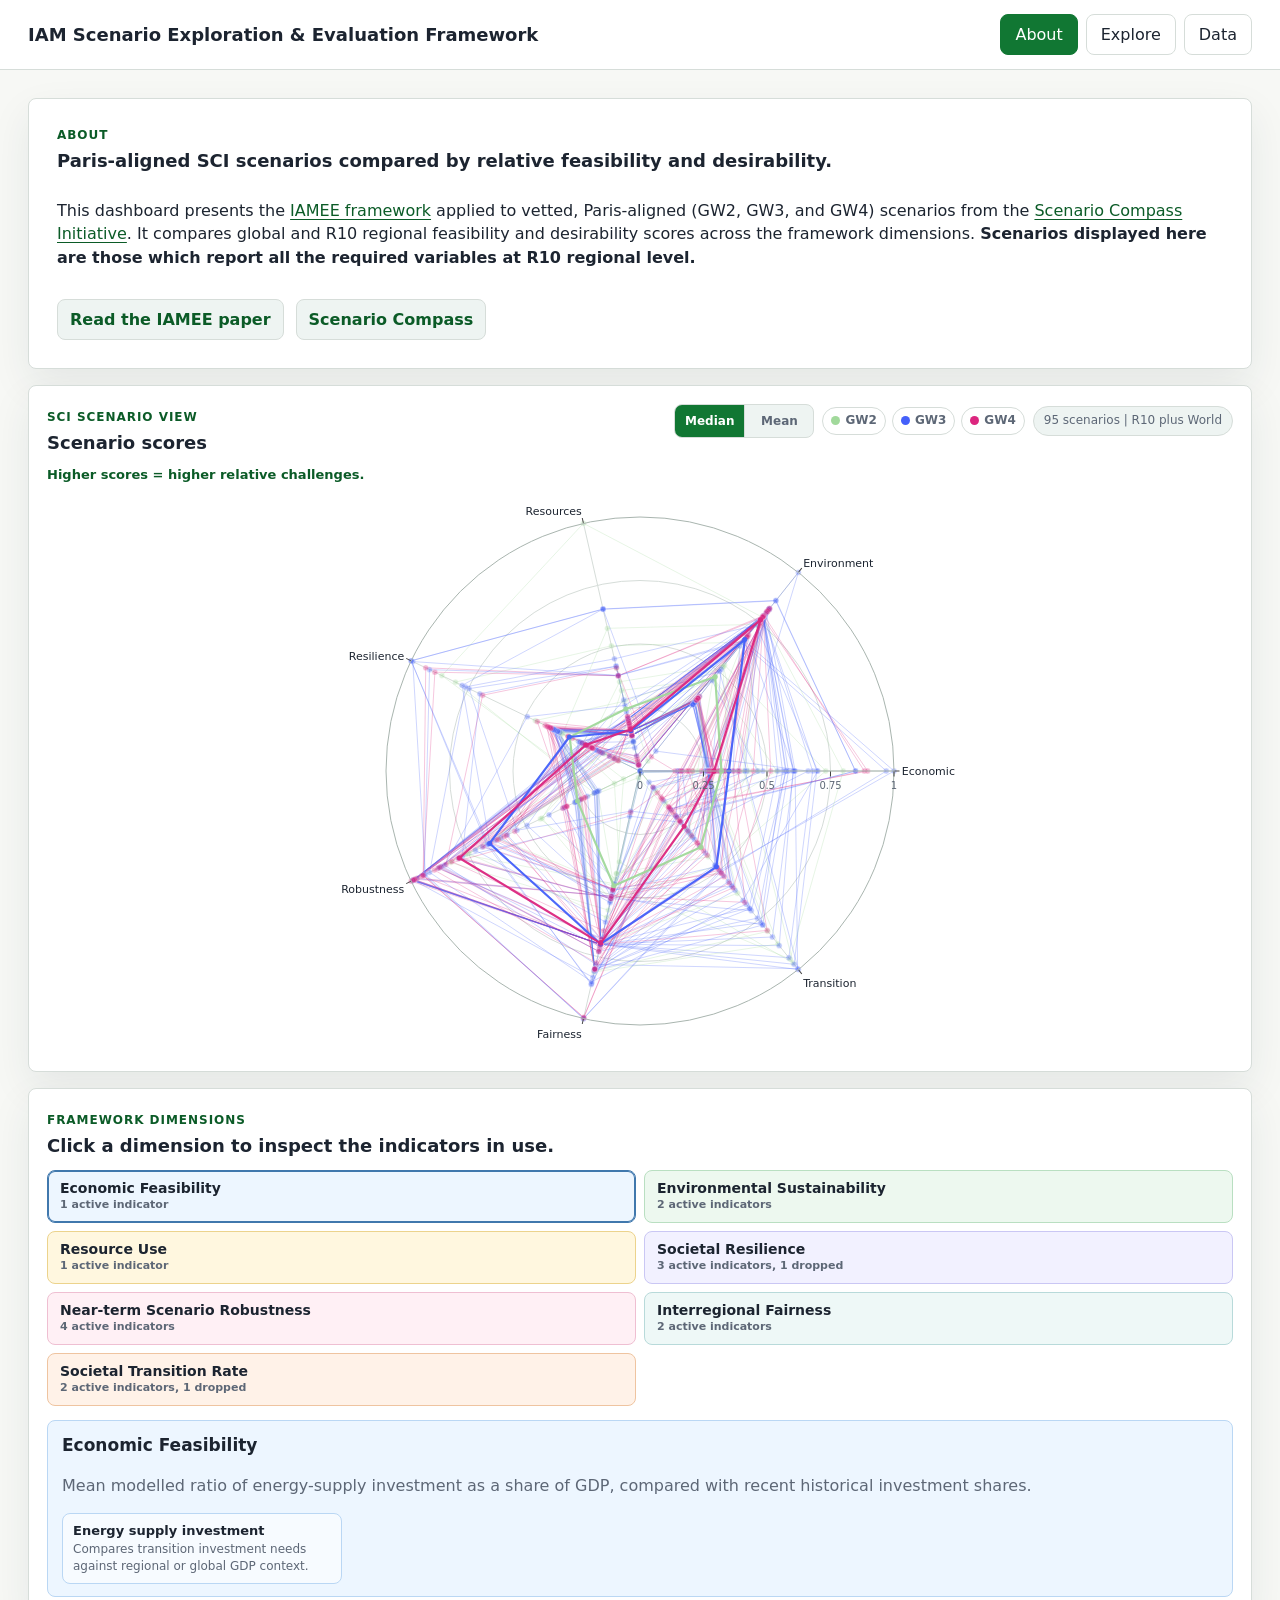
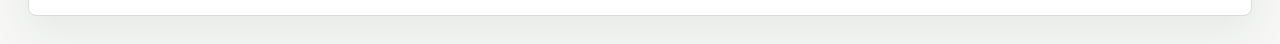
==== commit 2ed36184: "Polish dashboard category colours and about copy" ====
--- a/dashboard/index.html
+++ b/dashboard/index.html
@@ -23,7 +23,9 @@
             <span class="eyebrow">About</span>
             <p id="about-title" class="about-lede"><strong>Paris-aligned SCI scenarios compared by relative feasibility and desirability.</strong></p>
             <p>
-              This dashboard presents the IAMEE framework applied to vetted GW2, GW3, and GW4 scenarios from the
+              This dashboard presents the
+              <a href="https://github.com/hamishbeath/IAMEE/tree/sci" target="_blank" rel="noopener noreferrer">IAMEE framework</a>
+              applied to vetted, Paris-aligned (GW2, GW3, and GW4) scenarios from the
               <a href="https://scenariocompass.org/" target="_blank" rel="noopener noreferrer">Scenario Compass Initiative</a>.
               It compares global and R10 regional feasibility and desirability scores across the framework dimensions.
               <strong>Scenarios displayed here are those which report all the required variables at R10 regional level.</strong>
@@ -57,7 +59,7 @@
             <div class="panel-heading compact">
               <div>
                 <span class="eyebrow">Framework dimensions</span>
-                <h2>Click a dimension to inspect the active SCI indicators.</h2>
+                <h2>Click a dimension to inspect the indicators in use.</h2>
               </div>
             </div>
             <div id="dimensionButtons" class="dimension-list" aria-label="Framework dimensions"></div>
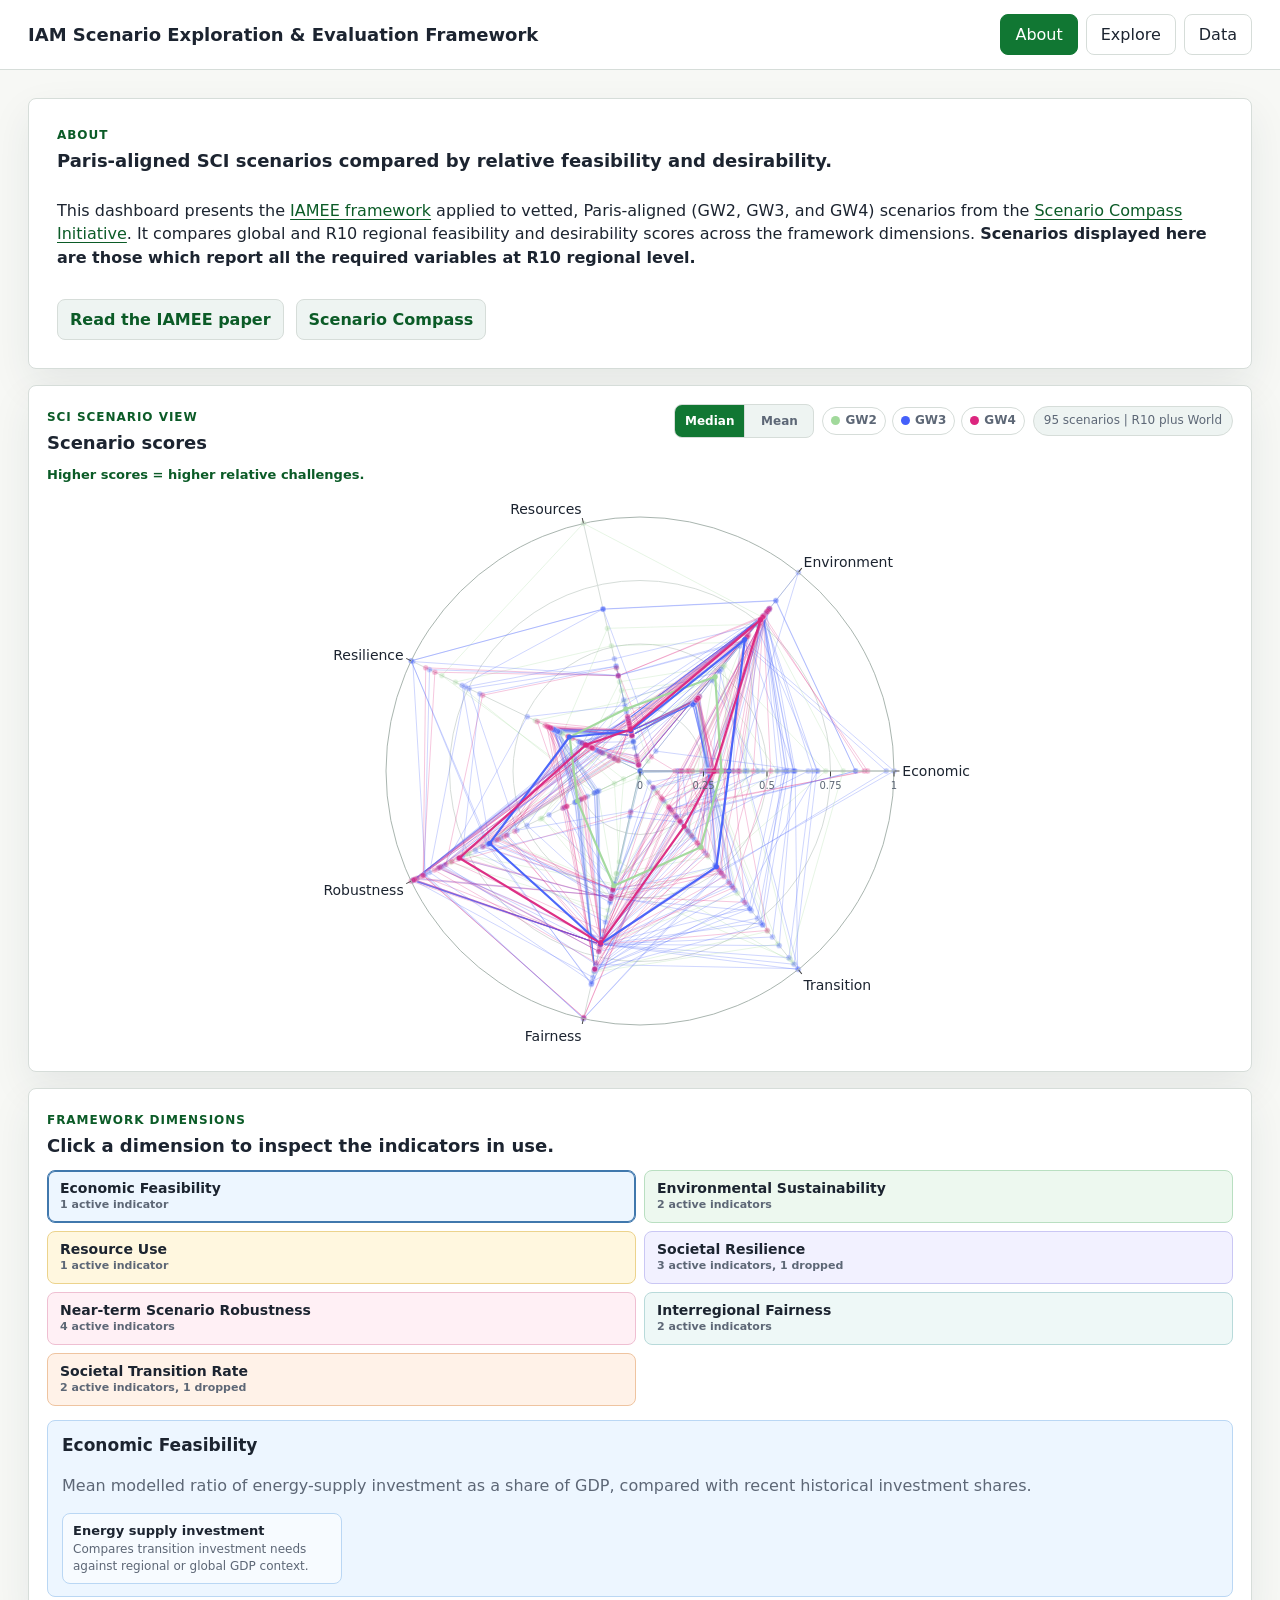
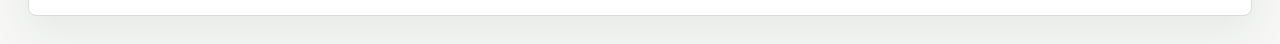
==== commit cdcc75ee: "Increase dashboard radar label size" ====
--- a/dashboard/index.html
+++ b/dashboard/index.html
@@ -192,6 +192,6 @@
     <noscript>This dashboard requires JavaScript to load the interactive plots.</noscript>
 
     <script src="https://cdn.plot.ly/plotly-2.35.2.min.js"></script>
-    <script src="app.js?v=data-tab-resource-20260511"></script>
+    <script src="app.js?v=radar-labels-20260512"></script>
   </body>
 </html>
